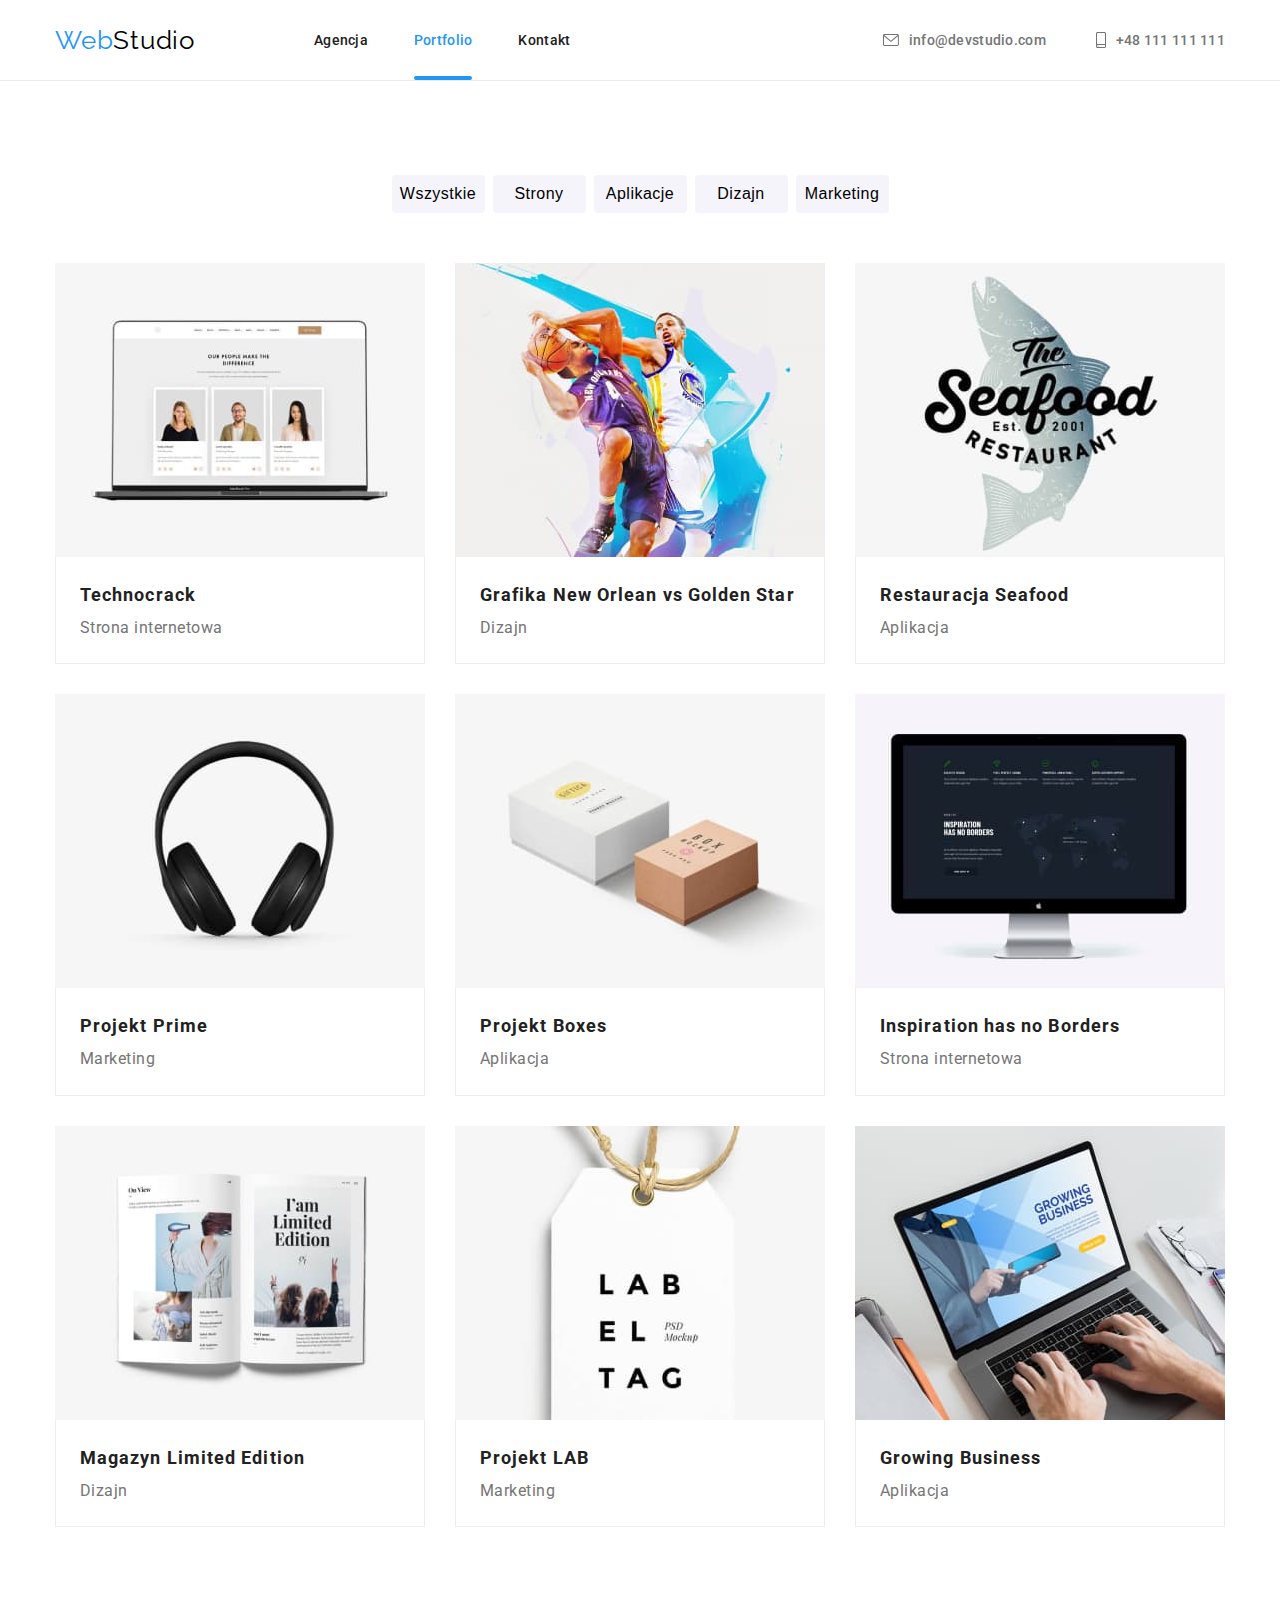
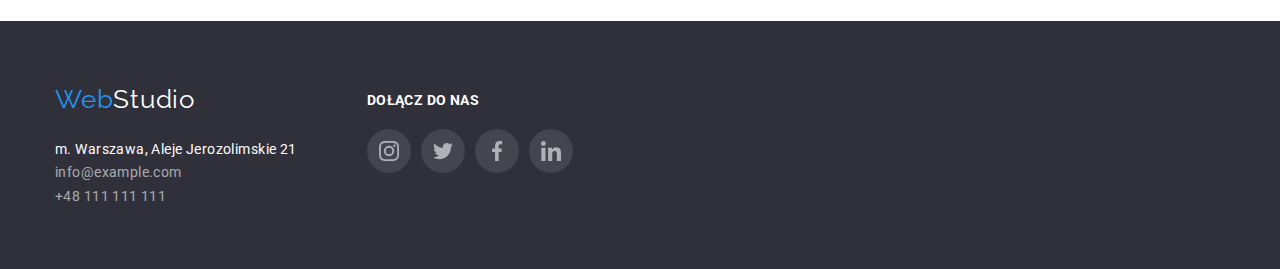
==== portfolio.html @ 37e1f093 "init hw6" ====
<!DOCTYPE html>
<html lang="en">
  <head>
    <meta charset="UTF-8" />
    <meta http-equiv="X-UA-Compatible" content="IE=edge" />
    <meta name="viewport" content="width=device-width, initial-scale=1.0" />
    <link
      rel="stylesheet"
      href="https://cdnjs.cloudflare.com/ajax/libs/modern-normalize/2.0.0/modern-normalize.min.css"
      integrity="sha512-4xo8blKMVCiXpTaLzQSLSw3KFOVPWhm/TRtuPVc4WG6kUgjH6J03IBuG7JZPkcWMxJ5huwaBpOpnwYElP/m6wg=="
      crossorigin="anonymous"
      referrerpolicy="no-referrer"
    />
    <link rel="preconnect" href="https://fonts.googleapis.com" />
    <link rel="preconnect" href="https://fonts.gstatic.com" crossorigin />
    <link
      href="https://fonts.googleapis.com/css2?family=Raleway:wght@700&family=Roboto:wght@400;500;700;900&display=swap"
      rel="stylesheet"
    />
    <link href="css/style.css" rel="stylesheet" />
    <title>Portfolio</title>
  </head>
  <body>
    <header class="header-container">
      <div class="container">
        <div class="header-flex-container">
          <div class="logo-nav-container">
            <a class="logo-link-web" href="./index.html">
              <span class="logo-web">Web</span>Studio
            </a>
            <nav class="header-nav">
              <ul class="header-list">
                <li>
                  <a class="header-nav-link" href="./index.html">Agencja</a>
                </li>
                <li>
                  <a
                    class="header-nav-link current-page-underline active"
                    href="./portfolio.html"
                    >Portfolio</a
                  >
                </li>
                <li><a class="header-nav-link" href="#">Kontakt</a></li>
              </ul>
            </nav>
          </div>
          <nav>
            <ul class="contakt">
              <li>
                <span class="header-contact"
                  ><a
                    class="header-contact-link"
                    href="mailto:info@devstudio.com"
                  >
                    <svg class="envelope" width="16px" height="12">
                      <use href="./images/icons.svg#icon-envelope"></use>
                    </svg>
                    info@devstudio.com
                  </a>
                </span>
              </li>
              <li>
                <span class="header-contact"
                  ><a class="header-contact-link" href="tel:+48111111111">
                    <svg class="envelope" width="10" height="16">
                      <use href="./images/icons.svg#icon-smartphone"></use>
                    </svg>
                    +48 111 111 111</a
                  ></span
                >
              </li>
            </ul>
          </nav>
        </div>
      </div>
    </header>
    <section class="portfolio-background">
      <div class="container section">
        <nav>
          <ul class="portfolio_nav">
            <li>
              <button class="article-list-button" type="button">
                Wszystkie
              </button>
            </li>
            <li>
              <button class="article-list-button" type="button">Strony</button>
            </li>
            <li>
              <button class="article-list-button" type="button">
                Aplikacje
              </button>
            </li>
            <li>
              <button class="article-list-button" type="button">Dizajn</button>
            </li>
            <li>
              <button class="article-list-button" type="button">
                Marketing
              </button>
            </li>
          </ul>
        </nav>
        <article class="flex-items">
          <figure class="article-image-container">
            <div class="overlay-div">
              <img
                class="img-container"
                src="images/po1.jpg"
                alt="Technocrack Strona internetowa"
                width="370"
                height="294"
              />
              <div class="overlay">
                <p class="animation-tekst">
                  Technocrack jest popularną platformą wykorzystywaną do
                  rozpowszechniania koronawirusa. Firmy wykorzystują tę
                  platformę do celów szpiegowskich i ataków na niezabezpieczone
                  serwery konkurencji
                </p>
              </div>
            </div>
            <figcaption class="item">
              <p class="image-description1">Technocrack</p>
              <p class="image-description2">Strona internetowa</p>
            </figcaption>
          </figure>
          <figure class="article-image-container">
            <div class="overlay-div">
              <img
                class="img-container"
                src="images/po2.jpg"
                alt="Grafika New Orlean vs Golden Star"
                width="370"
                height="294"
              />
              <div class="overlay">
                <p class="animation-tekst">
                  Technocrack jest popularną platformą wykorzystywaną do
                  rozpowszechniania koronawirusa. Firmy wykorzystują tę
                  platformę do celów szpiegowskich i ataków na niezabezpieczone
                  serwery konkurencji
                </p>
              </div>
            </div>
            <figcaption class="item">
              <p class="image-description1">
                Grafika New Orlean vs Golden Star
              </p>
              <p class="image-description2">Dizajn</p>
            </figcaption>
          </figure>

          <figure class="article-image-container">
            <div class="overlay-div">
              <img
                class="img-container"
                src="images/po3.jpg"
                alt="Restauracja Seafood"
                width="370"
                height="294"
              />
              <div class="overlay">
                <p class="animation-tekst">
                  Technocrack jest popularną platformą wykorzystywaną do
                  rozpowszechniania koronawirusa. Firmy wykorzystują tę
                  platformę do celów szpiegowskich i ataków na niezabezpieczone
                  serwery konkurencji
                </p>
              </div>
            </div>
            <figcaption class="item">
              <p class="image-description1">Restauracja Seafood</p>
              <p class="image-description2">Aplikacja</p>
            </figcaption>
          </figure>

          <figure class="article-image-container">
            <div class="overlay-div">
              <img
                class="img-container"
                src="images/po4.jpg"
                alt="Projekt Prime"
                width="370"
                height="294"
              />
              <div class="overlay">
                <p class="animation-tekst">
                  Technocrack jest popularną platformą wykorzystywaną do
                  rozpowszechniania koronawirusa. Firmy wykorzystują tę
                  platformę do celów szpiegowskich i ataków na niezabezpieczone
                  serwery konkurencji
                </p>
              </div>
            </div>
            <figcaption class="item">
              <p class="image-description1">Projekt Prime</p>
              <p class="image-description2">Marketing</p>
            </figcaption>
          </figure>

          <figure class="article-image-container">
            <div class="overlay-div">
              <img
                class="img-container"
                src="images/po5.jpg"
                alt="Projekt Boxes"
                width="370"
                height="294"
              />
              <div class="overlay">
                <p class="animation-tekst">
                  Technocrack jest popularną platformą wykorzystywaną do
                  rozpowszechniania koronawirusa. Firmy wykorzystują tę
                  platformę do celów szpiegowskich i ataków na niezabezpieczone
                  serwery konkurencji
                </p>
              </div>
            </div>
            <figcaption class="item">
              <p class="image-description1">Projekt Boxes</p>
              <p class="image-description2">Aplikacja</p>
            </figcaption>
          </figure>

          <figure class="article-image-container">
            <div class="overlay-div">
              <img
                class="img-container"
                src="images/po6.jpg"
                alt="Inspiration has no Borders"
                width="370"
                height="294"
              />
              <div class="overlay">
                <p class="animation-tekst">
                  Technocrack jest popularną platformą wykorzystywaną do
                  rozpowszechniania koronawirusa. Firmy wykorzystują tę
                  platformę do celów szpiegowskich i ataków na niezabezpieczone
                  serwery konkurencji
                </p>
              </div>
            </div>
            <figcaption class="item">
              <p class="image-description1">Inspiration has no Borders</p>
              <p class="image-description2">Strona internetowa</p>
            </figcaption>
          </figure>

          <figure class="article-image-container">
            <div class="overlay-div">
              <img
                class="img-container"
                src="images/po7.jpg"
                alt="Magazyn Limited Edition"
                width="370"
                height="294"
              />
              <div class="overlay">
                <p class="animation-tekst">
                  Technocrack jest popularną platformą wykorzystywaną do
                  rozpowszechniania koronawirusa. Firmy wykorzystują tę
                  platformę do celów szpiegowskich i ataków na niezabezpieczone
                  serwery konkurencji
                </p>
              </div>
            </div>
            <figcaption class="item">
              <p class="image-description1">Magazyn Limited Edition</p>
              <p class="image-description2">Dizajn</p>
            </figcaption>
          </figure>

          <figure class="article-image-container">
            <div class="overlay-div">
              <img
                class="img-container"
                src="images/po8.jpg"
                alt="Projekt LAB"
                width="370"
                height="294"
              />
              <div class="overlay">
                <p class="animation-tekst">
                  Technocrack jest popularną platformą wykorzystywaną do
                  rozpowszechniania koronawirusa. Firmy wykorzystują tę
                  platformę do celów szpiegowskich i ataków na niezabezpieczone
                  serwery konkurencji
                </p>
              </div>
            </div>
            <figcaption class="item">
              <p class="image-description1">Projekt LAB</p>
              <p class="image-description2">Marketing</p>
            </figcaption>
          </figure>

          <figure class="article-image-container">
            <div class="overlay-div">
              <img
                class="img-container"
                src="images/po9.jpg"
                alt="Growing Business"
                width="370"
                height="294"
              />
              <div class="overlay">
                <p class="animation-tekst">
                  Technocrack jest popularną platformą wykorzystywaną do
                  rozpowszechniania koronawirusa. Firmy wykorzystują tę
                  platformę do celów szpiegowskich i ataków na niezabezpieczone
                  serwery konkurencji
                </p>
              </div>
            </div>
            <figcaption class="item">
              <p class="image-description1">Growing Business</p>
              <p class="image-description2">Aplikacja</p>
            </figcaption>
          </figure>
        </article>
      </div>
    </section>
    <footer class="fotter-container">
      <section class="container section-two display-flex">
        <section>
          <a class="logo-link-web">
            <span class="logo-web">Web</span
            ><span class="logo-link-web-white">Studio</span>
          </a>
          <address class="font-normal-class">
            <ul class="footer-address">
              <li class="footer-margin">
                <p>m. Warszawa, Aleje Jerozolimskie 21</p>
              </li>
              <li class="footer-margin">
                <p>
                  <a class="footer-link" href="mailto:info@example.com"
                    >info@example.com</a
                  >
                </p>
              </li>
              <li class="footer-margin">
                <p>
                  <a class="footer-link" href="tel:+48111111111"
                    >+48 111 111 111</a
                  >
                </p>
              </li>
            </ul>
          </address>
        </section>
        <section>
          <h2 class="footer-list-title">Dołącz do nas</h2>
          <ul class="footer-list-container">
            <li class="magic-icon footer-icon-background">
              <svg class="real-icon" width="20" height="20">
                <use href="./images/icons.svg#icon-instagram-2"></use>
              </svg>
            </li>
            <li class="magic-icon footer-icon-background">
              <svg class="real-icon" width="20" height="20">
                <use href="./images/icons.svg#icon-twitter-1"></use>
              </svg>
            </li>
            <li class="magic-icon footer-icon-background">
              <svg class="real-icon" width="20" height="20">
                <use href="./images/icons.svg#icon-facebook-1"></use>
              </svg>
            </li>
            <li class="magic-icon footer-icon-background">
              <svg class="real-icon" width="20" height="20">
                <use href="./images/icons.svg#icon-linkedin-1"></use>
              </svg>
            </li>
          </ul>
        </section>
      </section>
    </footer>
  </body>
</html>
---- css/style.css ----
:root {
  --general-blue-color: #2196f3;
  --general-gray-color: #2f303a;
  --container-team-color: #f5f4fa;
  --general-font-color: #212121;
  --contact-color: #757575;
  --black-font-color: #000000;
  --white-font-color: #ffffff;
  --footer-link-contact-color: rgba(255, 255, 255, 0.6);
  --border-header-color: #ececec;
  --general-white-color: #e5e5e5;
  --portfolio-border-color: #eeeeee;
  --icon-color: #afb1b8;
  --cubic-bezier: cubic-bezier(0.4, 0, 0.2, 1);
}

h1,
h2,
h3,
h4,
h5,
h6,
p,
ul {
  margin: 0;
}
* {
  box-sizing: border-box;
  margin: 0;
  padding: 0;
}
body {
  font-family: 'Roboto', sans-serif;
  color: var(--general-font-color);
}

.logo-link-web {
  font-family: 'Raleway', sans-serif;
  color: var(--black-font-color);
  font-size: 26px;
  text-decoration: none;
  line-height: 1.4em;
  letter-spacing: 0.03em;
}
.logo-link-web-white {
  color: var(--white-font-color);
}
.logo-web {
  color: var(--general-blue-color);
}

.header-nav {
  font-weight: 500;
  font-size: 14px;
  line-height: 1.2em;
  letter-spacing: 0.02em;
}
.header-list {
  display: flex;
  gap: 46px;
  list-style: none;
}
.header-nav-link {
  color: var(--general-font-color);
  text-decoration: none;
  position: relative;
  transition-duration: 250ms;
  transition-timing-function: var(--cubic-bezier);
}
.header-nav-link:hover,
.header-nav-link:focus {
  color: var(--general-blue-color);
}
.active {
  color: var(--general-blue-color);
}
.current-page-underline::after {
  content: '';
  position: absolute;
  background-color: var(--general-blue-color);
  width: 100%;
  left: 0;
  bottom: -32px;
  border-radius: 2px;
  height: 4px;
}
.header-contact {
  font-size: 14px;
  font-weight: 500;
  line-height: 1.2em;
  letter-spacing: 0.02em;
}
.header-contact-link {
  text-decoration: none;
  color: var(--contact-color);
  display: flex;
  align-items: center;
  transition-duration: 250ms;
  transition-timing-function: var(--cubic-bezier);
}
.header-contact-link:hover,
.header-contact-link:focus {
  color: var(--general-blue-color);
}
.header-contact-link:hover .envelope,
.header-contact-link:focus .envelope {
  fill: var(--general-blue-color);
}

.main-banner-title {
  font-size: 44px;
  font-weight: 900;
  line-height: 1.3em;
  letter-spacing: 0.06em;
  max-width: 696px;
  margin: 0 auto;
  text-transform: uppercase;
  margin-bottom: 30px;
}

.main-banner-button {
  font-size: 16px;
  font-weight: 700;
  line-height: 1.9em;
  letter-spacing: 0.06em;
  text-align: center;
  background-color: var(--general-blue-color);
  color: var(--white-font-color);
  cursor: pointer;
  border-radius: 4px;
  box-shadow: 0px 4px 4px rgba(0, 0, 0, 0.25);
  padding: 10px 41px 10px 41px;
}
.main-list {
  list-style: none;
  display: flex;
  justify-content: space-between;
  gap: 30px;
}
.main-list-header {
  font-size: 14px;
  line-height: 1.2em;
  letter-spacing: 0.03em;
  margin-bottom: 10px;
}
.main-list-text {
  font-size: 14px;
  font-weight: 400;
  line-height: 1.7em;
  letter-spacing: 0.03em;
  color: var(--contact-color);
}
.main-section-whatwedo {
  font-size: 36px;
  line-height: 1.2em;
  letter-spacing: 0.03em;
  text-align: center;
  margin-top: 94px;
  margin-bottom: 50px;
}
.list-style {
  display: flex;
  justify-content: center;
  gap: 30px;
  list-style: none;
}
.main-team-container {
  background-color: var(--container-team-color);
}
.main-team-header {
  margin-bottom: 50px;
  font-size: 36px;
  line-height: 1.2em;
  letter-spacing: 0.03em;
  text-align: center;
}
.main-team-list {
  display: flex;
  justify-content: center;
  align-items: center;
  gap: 30px;
  list-style: none;
}
.main-image-container {
  box-shadow: 0px 2px 1px 0px #00000033;
  box-shadow: 0px 1px 1px 0px #00000024;
  box-shadow: 0px 1px 3px 0px #0000001f;
  background-color: var(--white-font-color);
  border-radius: 0 0 4px 4px;
  width: 270px;
  height: 428px;
}
.image-name {
  text-align: center;
  margin-top: 30px;
  font-weight: 500;
  line-height: 1.2em;
  letter-spacing: 0.03em;
}
.image-profession {
  color: var(--contact-color);
  line-height: 1.2em;
  letter-spacing: 0.03em;
  text-align: center;
  margin-top: 10px;
  margin-bottom: 16px;
}
.fotter-container {
  background-color: var(--general-gray-color);
}
.footer-address {
  margin-top: 20px;
  list-style: none;
  font-size: 14px;
  line-height: 1.7em;
  letter-spacing: 0.03em;
  color: var(--white-font-color);
}
.footer-link {
  text-decoration: none;
  color: var(--footer-link-contact-color);
  transition-duration: 250ms;
  transition-timing-function: var(--cubic-bezier);
}
.footer-link:hover,
.footer-link:focus {
  color: var(--general-blue-color);
}

.article-list-button {
  background-color: var(--container-team-color);
  height: 38px;
  width: 93px;
  border-radius: 4px;
  border: 0;
  font-size: 16px;
  font-weight: 500;
  line-height: 1.6em;
  letter-spacing: 0.03em;
  text-align: center;
  transition-duration: 250ms;
  transition-timing-function: var(--cubic-bezier);
}
.article-list-button:hover,
.article-list-button:focus {
  cursor: pointer;
  color: var(--white-font-color);
  background-color: var(--general-blue-color);
  box-shadow: 0px 2px 2px 0px #0000001f;
  box-shadow: 0px 1px 2px 0px #00000014;
  box-shadow: 0px 3px 1px 0px #0000001a;
}
.article-image-container {
  display: flex;
  flex-direction: column;
  flex-basis: calc((100% - 60px) / 3);
  transition-duration: 250ms;
  transition-timing-function: var(--cubic-bezier);
}

.overlay-div {
  position: relative;
  overflow: hidden;
}
.overlay {
  position: absolute;
  top: 0;
  left: 0;
  width: 100%;
  height: 100%;
  background: rgba(33, 150, 243, 0.9);
  padding: 49px 45px 49px 24px;
  transition-property: visibility, opacity, transform;
  transform: translateY(100%);
  transition-duration: 250ms;
  transition-timing-function: var(--cubic-bezier);
}
.article-image-container:hover .overlay,
.article-image-container:focus .overlay {
  transform: translateY(0);
}

.animation-tekst {
  font-family: Roboto;
  font-size: 18px;
  font-weight: 400;
  line-height: 1.55em;
  letter-spacing: 0.03em;
  color: var(--white-font-color);
}
.article-image-container:hover,
.article-image-container:focus {
  box-shadow: 0px 1px 1px rgba(0, 0, 0, 0.12), 0px 4px 4px rgba(0, 0, 0, 0.06),
    1px 4px 6px rgba(0, 0, 0, 0.16);
}
.image-description1 {
  font-size: 18px;
  font-weight: 700;
  line-height: 2em;
  letter-spacing: 0.06em;
}
.image-description2 {
  font-weight: 400;
  line-height: 1.9em;
  letter-spacing: 0.03em;
  color: var(--contact-color);
}

.container {
  width: 1200px;
  padding: 0 15px;
  margin: 0 auto;
  max-width: 100%;
}
.header-flex-container {
  display: flex;
  justify-content: space-between;
  align-items: center;
  height: 80px;
}

.logo-nav-container {
  display: flex;
  justify-content: space-between;
  align-items: center;
  gap: 30%;
}

.contakt {
  list-style: none;
  display: flex;
  gap: 50px;
  align-items: center;
}
.header-container {
  border-bottom: 1px solid;
  border-color: var(--border-header-color);
}
.content-container {
  margin: 0 auto;
  max-width: 1600px;
  height: 600px;
  background-image: linear-gradient(
      rgba(47, 48, 58, 0.4),
      rgba(47, 48, 58, 0.4)
    ),
    url(/goit-markup-hw-04/images/banner.jpg);
  background-size: cover;
  color: var(--white-font-color);
  padding-top: 200px;
  text-align: center;
}
.section {
  padding-top: 94px;
  padding-bottom: 94px;
}

.main-team-background {
  background-color: var(--container-team-color);
}
.descryption-worker {
  width: 270px;
  height: 168px;
}
img {
  display: block;
  max-width: 100%;
  height: auto;
}
.section-two {
  padding-top: 60px;
  padding-bottom: 60px;
}
.footer-margin :not(:nth-last-child()) {
  margin-bottom: 9px;
}

.portfiolio-background {
  background-color: var(--general-white-color);
}
.portfolio_nav {
  display: flex;
  justify-content: center;
  align-items: center;
  list-style: none;
  gap: 8px;
  margin-bottom: 50px;
}
.flex-items {
  display: flex;
  flex-wrap: wrap;
  gap: 30px;
}
.item {
  max-height: 110px;
  padding: 20px 24px 20px 24px;
  border: solid 1px;
  border-color: var(--portfolio-border-color);
  border-top: 0;
}
.img-container {
  width: auto;
  max-width: 100%;
  height: auto;
}
.font-normal-class {
  font-style: normal;
}
.envelope {
  fill: var(--contact-color);
  margin-right: 10px;
}
.whatwedo-element-container {
  background-color: var(--container-team-color);
  width: 270px;
  height: 120px;
  display: flex;
  align-items: center;
  justify-content: center;
  margin-bottom: 30px;
}
.social-media-icons {
  list-style: none;
  display: flex;
  justify-content: space-evenly;
}
.real-icon {
  fill: var(--icon-color);
}

.magic-icon {
  width: 44px;
  height: 44px;
  border: 1px solid transparent;
  border-radius: 50%;
  background-color: transparent;
  cursor: pointer;
  padding-left: 11px;
  padding-top: 11px;
  transition-duration: 250ms;
  transition-timing-function: var(--cubic-bezier);
}
.magic-icon:hover,
.magic-icon:focus {
  border: 1px solid #2196f3;
  background-color: #2196f3;
}
.magic-icon:hover .real-icon,
.magic-icon:focus .real-icon {
  fill: #ffffff;
}
.our-clients-liststyle {
  list-style: none;
  display: flex;
  justify-content: space-between;
  gap: 30px;
}
.our-clients-title {
  margin-bottom: 50px;
  font-size: 36px;
  line-height: 1.2em;
  letter-spacing: 0.03em;
  text-align: center;
}
.clients-container-icon {
  height: 92px;
  width: 170px;
  border-radius: 4px;
  border: 1px solid var(--icon-color);
  display: flex;
  align-items: center;
  justify-content: center;
  cursor: pointer;
  color: var(--icon-color);
  transition-duration: 250ms;
  transition-timing-function: var(--cubic-bezier);
}
.color-fill {
  fill: currentColor;
}
.clients-container-icon:hover .color-fill,
.clients-container-icon:focus .color-fill {
  fill: var(--general-blue-color);
}
.clients-container-icon:hover {
  border: 1px solid var(--general-blue-color);
}
.display-flex {
  display: flex;
  gap: 70px;
}
.footer-list-title {
  font-size: 14px;
  font-weight: 700;
  line-height: 1.14em;
  letter-spacing: 0.03em;
  color: var(--white-font-color);
  text-transform: uppercase;
  margin-top: 12px;
  margin-bottom: 20px;
}
.footer-list-container {
  height: 80px;
  width: 206px;
  list-style: none;
  display: flex;
  gap: 10px;
}
.footer-icon-background {
  background: #ffffff1a;
}
.whatwedo-image-position {
  position: relative;
  display: flex;
}
.whatwedo-text-container {
  font-size: 14px;
  font-weight: 700;
  line-height: 1.15em;
  letter-spacing: 0.03em;
  color: var(--white-font-color);
  text-transform: uppercase;
}
.image-backgound {
  height: 70px;
  width: 100%;
  background: rgba(47, 48, 58, 0.8);
  position: absolute;
  bottom: 0;
  display: flex;
  flex-direction: column;
  justify-content: center;
  text-align: center;
}
.modal {
  position: relative;
  margin: auto;
  background: #ffffff;
  box-shadow: 0px 1px 3px rgba(0, 0, 0, 0.12), 0px 1px 1px rgba(0, 0, 0, 0.14),
    0px 2px 1px rgba(0, 0, 0, 0.2);
  width: 528px;
  height: 581px;
}
.is-hidden {
  pointer-events: none;
  visibility: hidden;
  opacity: 0;
  transform: scale(0);
}
.modal-close-style {
  border-radius: 50%;
  width: 30px;
  height: 30px;
  border: 1px solid rgba(0, 0, 0, 0.1);
  margin-left: auto;
  margin-right: 8px;
  margin-top: 8px;
  display: flex;
  align-items: center;
  justify-content: center;
  background: transparent;
}

.backdrop {
  display: flex;
  background-color: rgba(0, 0, 0, 0.2);
  position: fixed;
  left: 0;
  right: 0;
  top: 0;
  bottom: 0;
  z-index: 1;
  cursor: not-allowed;
  transition-property: visibility, opacity, transform;
  transform: scale(1);
  transition-duration: 250ms;
  transition-timing-function: cubic-bezier(0.4, 0, 0.2, 1);
}
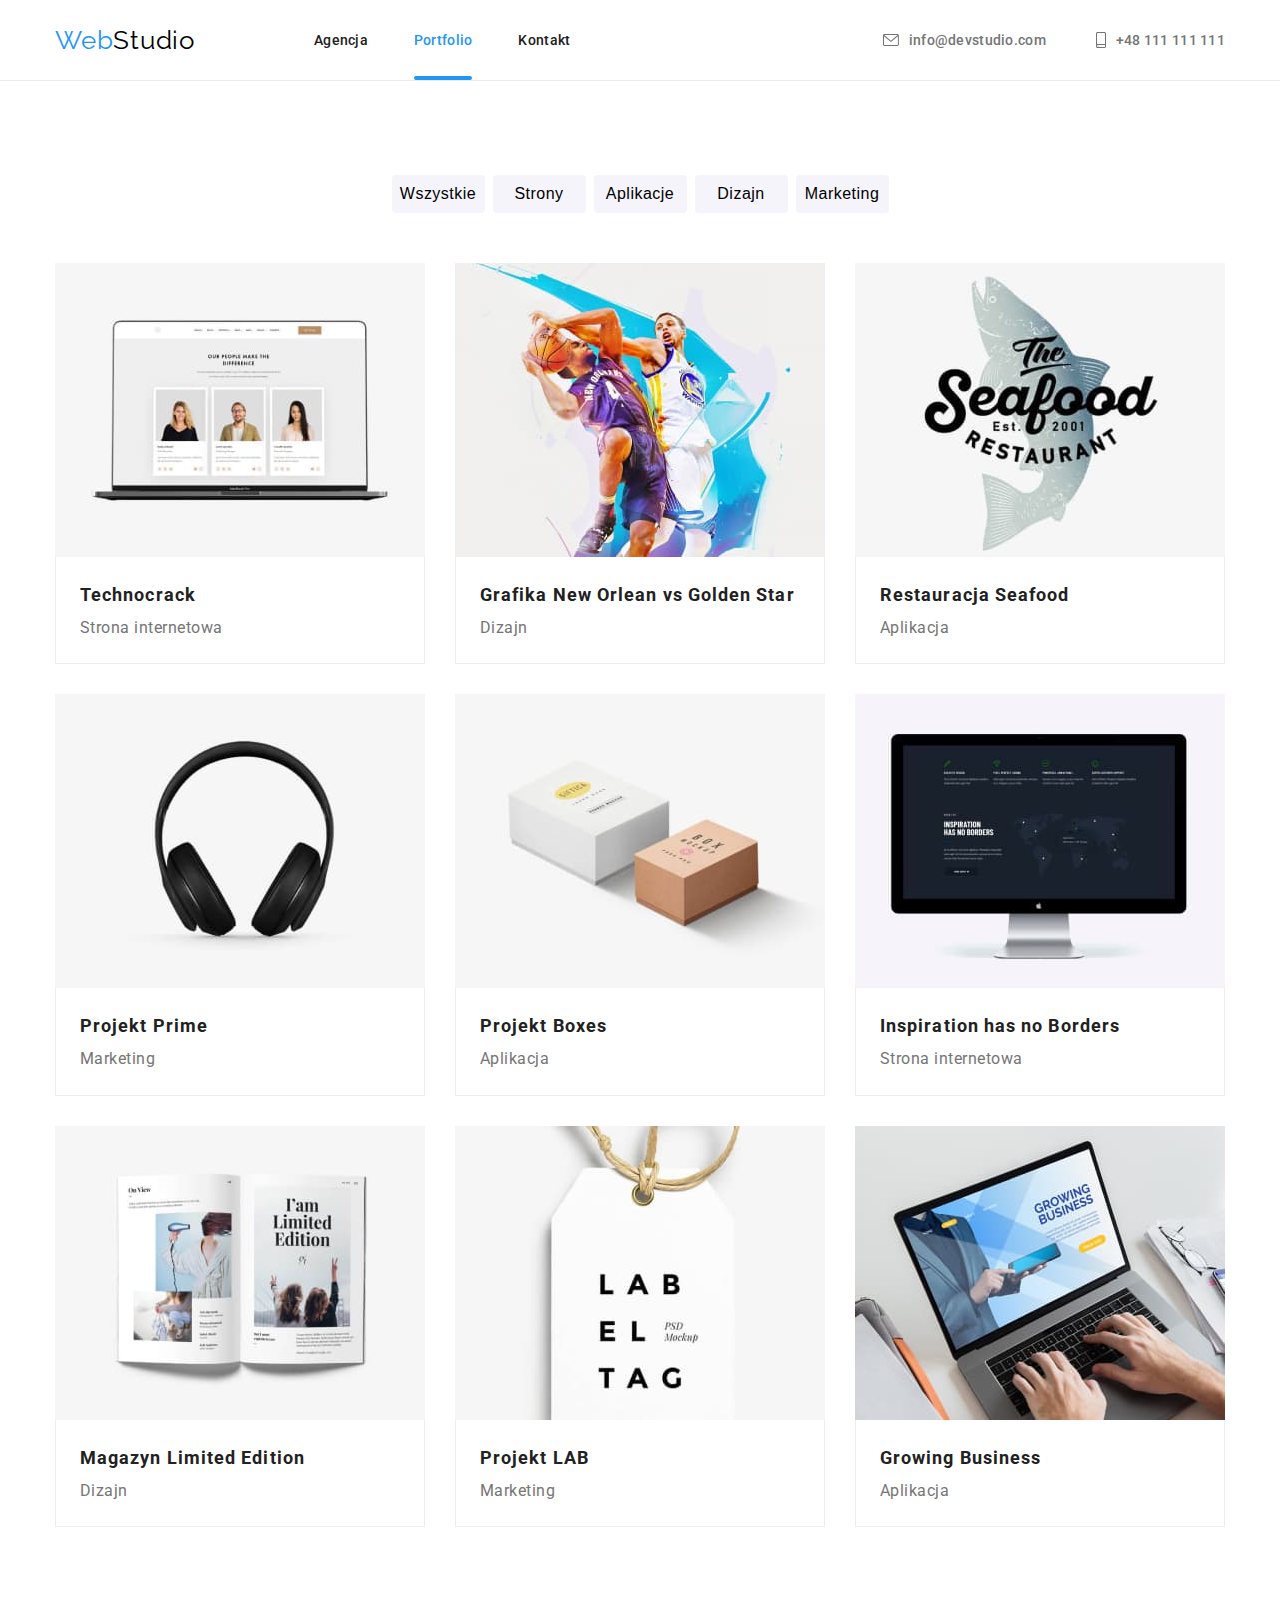
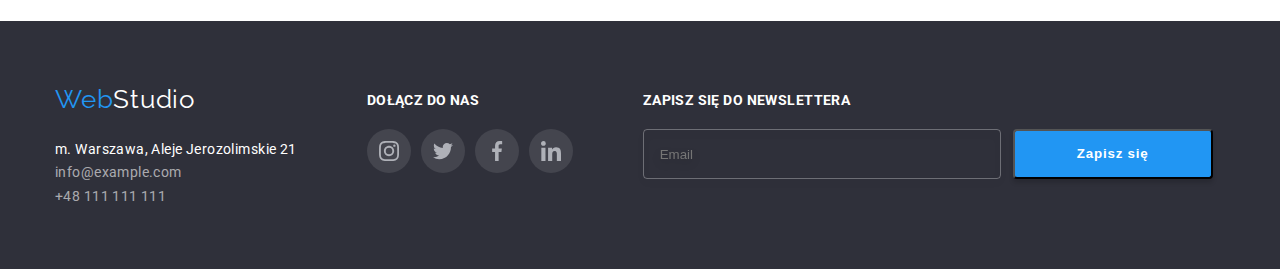
==== commit a42f8e40: "newsletter form" ====
--- a/portfolio.html
+++ b/portfolio.html
@@ -375,6 +375,25 @@
             </li>
           </ul>
         </section>
+        <section>
+          <form name="newsletter">
+            <label for="user_email" class="footer-list-title newsletter-label"
+              >Zapisz się do newslettera</label
+            >
+            <div class="input-flexcontainer">
+              <input
+                id="user_email"
+                name="email"
+                class="newsletter-input"
+                type="email"
+                placeholder="Email"
+              />
+              <button class="footer-input-button" type="submit">
+                Zapisz się
+              </button>
+            </div>
+          </form>
+        </section>
       </section>
     </footer>
   </body>
--- a/css/style.css
+++ b/css/style.css
@@ -549,6 +549,7 @@
 }
 .modal-close-style {
   border-radius: 50%;
+  cursor: pointer;
   width: 30px;
   height: 30px;
   border: 1px solid rgba(0, 0, 0, 0.1);
@@ -570,9 +571,43 @@
   top: 0;
   bottom: 0;
   z-index: 1;
-  cursor: not-allowed;
   transition-property: visibility, opacity, transform;
   transform: scale(1);
   transition-duration: 250ms;
   transition-timing-function: cubic-bezier(0.4, 0, 0.2, 1);
 }
+.newsletter-label {
+  display: block;
+}
+.newsletter-input {
+  width: 358px;
+  height: 50px;
+  background-color: transparent;
+  border: 1px solid var(--general-blue-color);
+  filter: drop-shadow(0px 4px 4px rgba(0, 0, 0, 0.15));
+  border-radius: 4px;
+  padding: 16px;
+  color: var(--white-font-color);
+  outline: none;
+}
+.footer-input-button {
+  height: 50px;
+  width: 200px;
+  border-radius: 4px;
+  background-color: var(--general-blue-color);
+  font-weight: 700;
+  line-height: 1.9em;
+  letter-spacing: 0.06em;
+  color: var(--white-font-color);
+  box-shadow: 0px 4px 4px rgba(0, 0, 0, 0.15);
+}
+.input-flexcontainer {
+  display: flex;
+  gap: 12px;
+}
+.newsletter-input:placeholder-shown {
+  border-color: rgba(255, 255, 255, 0.3);
+}
+/* .newsletter-input:placeholder-shown {
+  border-color: rgba(255, 255, 255, 0.3);
+} */
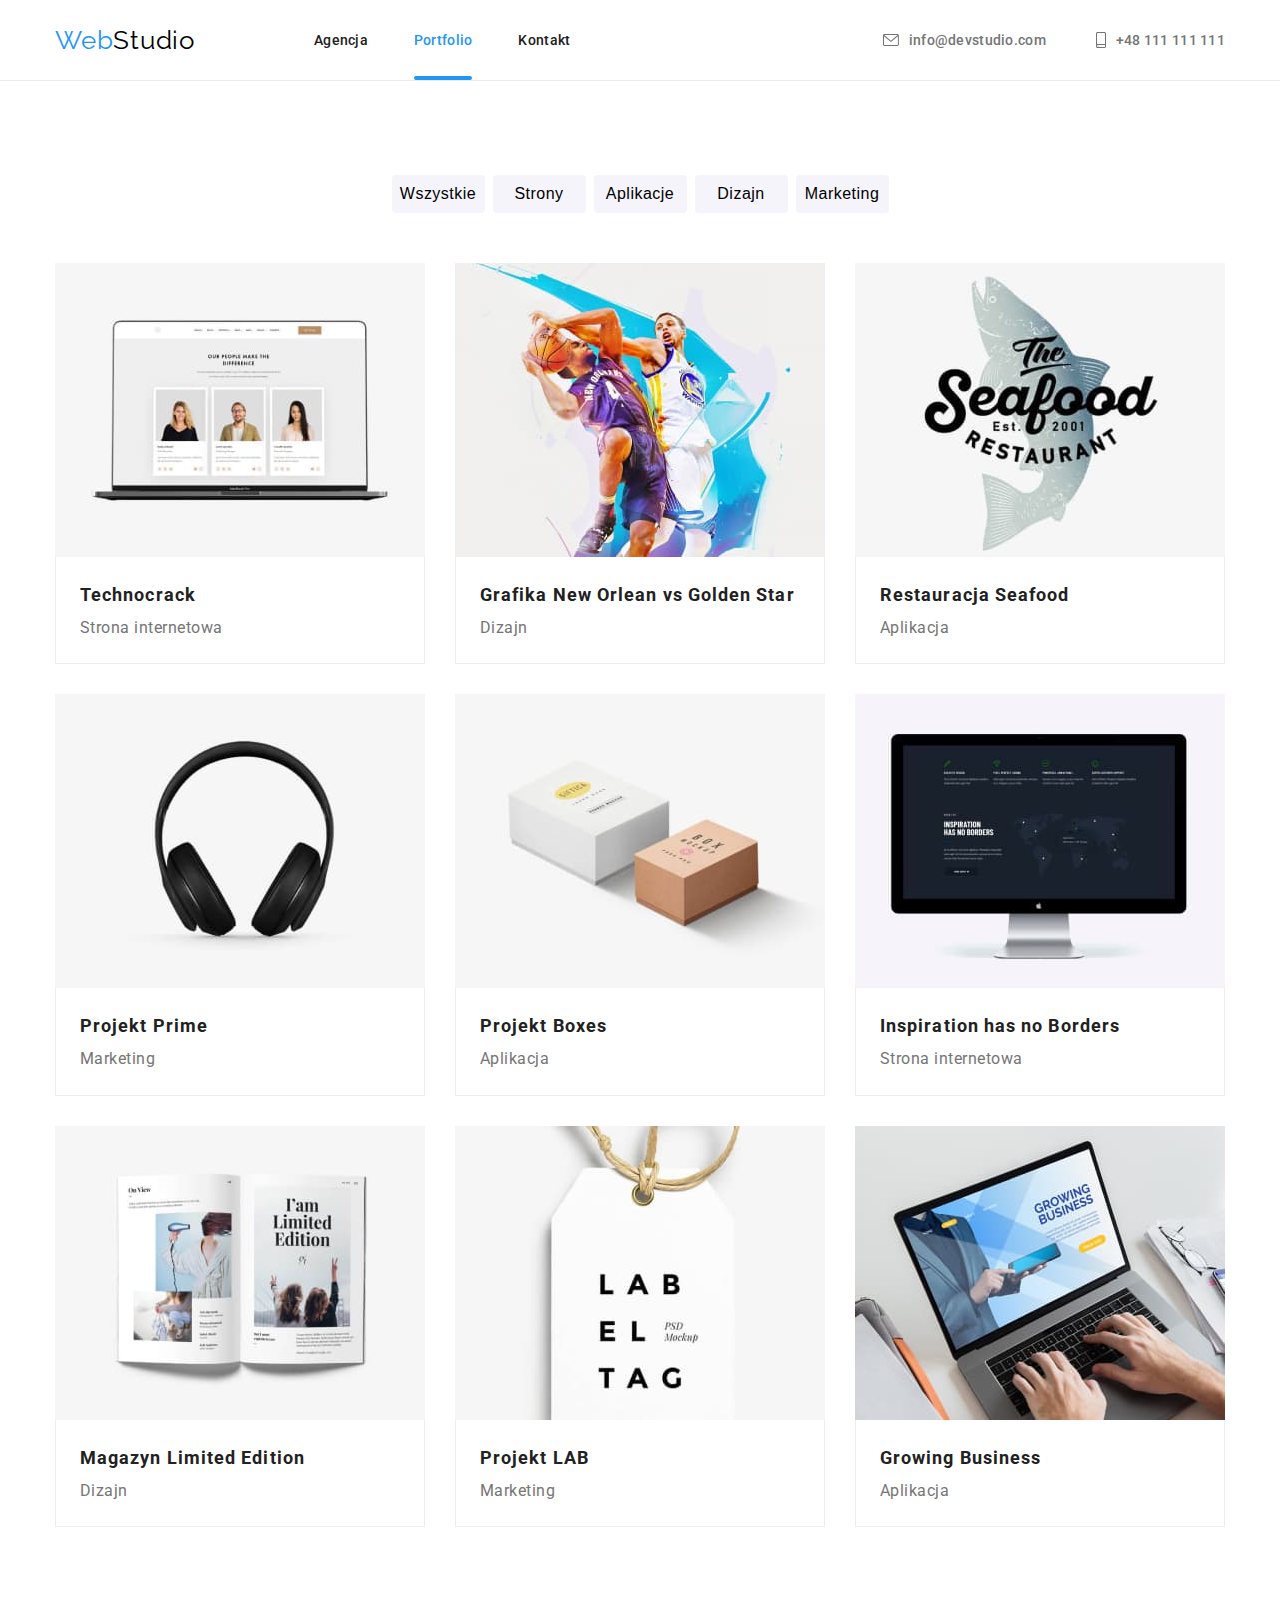
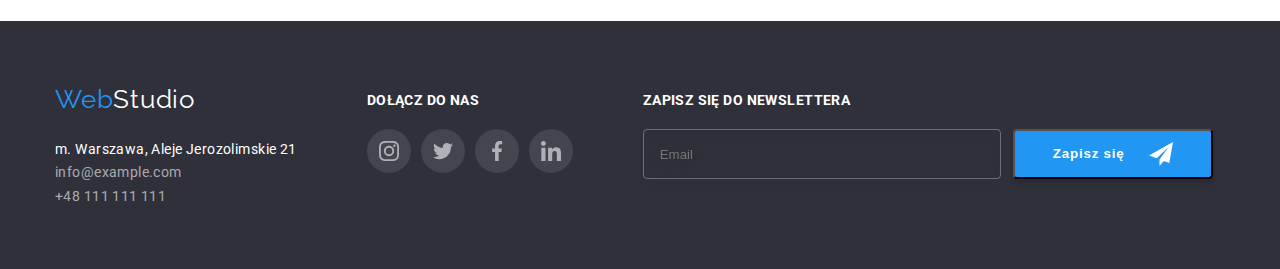
==== commit 6fe070ab: "newsletter add icon" ====
--- a/portfolio.html
+++ b/portfolio.html
@@ -390,6 +390,9 @@
               />
               <button class="footer-input-button" type="submit">
                 Zapisz się
+                <svg width="24" height="24" class="icons-svg-send">
+                  <use href="./images/icons.svg#icon-icon-send"></use>
+                </svg>
               </button>
             </div>
           </form>
--- a/css/style.css
+++ b/css/style.css
@@ -600,6 +600,13 @@
   letter-spacing: 0.06em;
   color: var(--white-font-color);
   box-shadow: 0px 4px 4px rgba(0, 0, 0, 0.15);
+  display: flex;
+  align-items: center;
+  justify-content: center;
+  gap: 24px;
+}
+.icons-svg-send {
+  fill: var(--white-font-color);
 }
 .input-flexcontainer {
   display: flex;
@@ -608,6 +615,105 @@
 .newsletter-input:placeholder-shown {
   border-color: rgba(255, 255, 255, 0.3);
 }
-/* .newsletter-input:placeholder-shown {
-  border-color: rgba(255, 255, 255, 0.3);
-} */
+/* oscylowanie formularza w przycisku zamów usługę*/
+.position-class {
+  display: block;
+  margin-left: 40px;
+}
+.main-label-title {
+  display: block;
+  text-align: center;
+  padding-top: 2px;
+  padding-bottom: 12px;
+  color: var(--general-font-color);
+  font-size: 20px;
+  font-weight: 700;
+  line-height: 1.15em;
+  letter-spacing: 0.03em;
+  text-align: center;
+  width: 448px;
+  margin: 0 auto;
+}
+.main-input-name:nth-child(n) {
+  margin-bottom: 10px;
+}
+.main-input-name:nth-child(n):last-child {
+  margin-bottom: 0;
+}
+
+.main-label-name {
+  color: var(--contact-color);
+  font-size: 12px;
+  font-weight: 400;
+  line-height: 14px;
+  letter-spacing: 0.01em;
+  text-align: left;
+  margin-bottom: 4px;
+}
+
+.main-input-name {
+  padding-left: 42px;
+  height: 40px;
+  width: 448px;
+  border-radius: 4px;
+  border: 1px solid var(--general-blue-color);
+  outline: none;
+}
+.main-input-name:placeholder-shown {
+  border: 1px solid rgba(33, 33, 33, 0.2);
+}
+.form-textarea {
+  height: 120px;
+  width: 448px;
+  border-radius: 4px;
+  outline: none;
+  padding: 12px 16px;
+  font-family: Roboto;
+  font-size: 12px;
+  font-weight: 400;
+  line-height: 1.17em;
+  letter-spacing: 0.01em;
+  text-align: left;
+}
+textarea::placeholder {
+  color: rgba(117, 117, 117, 0.5);
+}
+.regulamin-checkbox-container {
+  display: block;
+  margin-top: 20px;
+  margin-left: auto;
+  margin-right: auto;
+  margin-bottom: 30px;
+}
+.form-label {
+  font-size: 14px;
+  font-weight: 400;
+  line-height: 1.7em;
+  letter-spacing: 0.03em;
+  color: var(--contact-color);
+}
+.hidden-checkbox {
+  -moz-appearance: none;
+  -webkit-appearance: none;
+  appearance: none;
+}
+.regulamin-link {
+  color: var(--general-blue-color);
+  text-decoration: underline;
+}
+.regulamin-button-container {
+  height: 50px;
+  width: 200px;
+  border-radius: 4px;
+  background-color: var(--general-blue-color);
+  box-shadow: 0px 4px 4px rgba(0, 0, 0, 0.15);
+  display: flex;
+  align-items: center;
+  justify-content: center;
+  margin: 0 auto;
+}
+.regulamin-button {
+  color: var(--white-font-color);
+  background-color: transparent;
+  border: transparent;
+}
